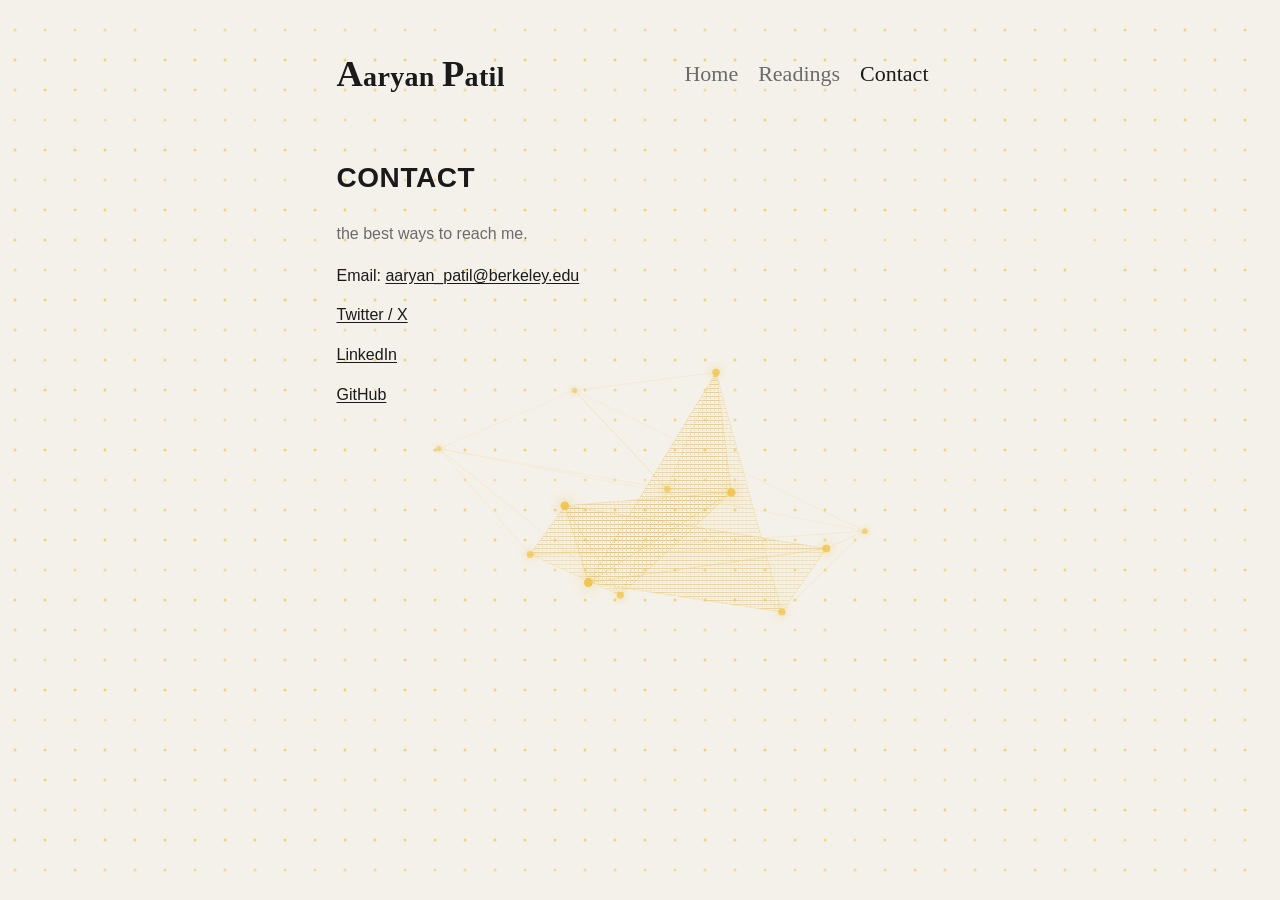
==== contact.html @ 5f64a7b0 "Show email address in full on contact page Co-Authored-By: Claude Fable 5 <noreply@anthropic.com>" ====
<!DOCTYPE html>
<html lang="en">
<head>
  <meta charset="UTF-8" />
  <meta name="viewport" content="width=device-width, initial-scale=1.0" />
  <title>Contact — Aaryan Patil</title>
  <link rel="preload" href="fonts/caveat-latin.woff2" as="font" type="font/woff2" crossorigin />
  <link rel="stylesheet" href="style.css" />
</head>
<body>
  <canvas id="bg"></canvas>
  <div class="wrap">
    <nav>
      <a class="brand" href="index.html" aria-label="Aaryan Patil — home">
        <span class="brand-name"><span class="gold">A</span>aryan <span class="gold">P</span>atil</span>
      </a>
      <div class="links">
        <a href="index.html">Home</a>
        <a href="readings.html">Readings</a>
        <a href="contact.html" class="active">Contact</a>
      </div>
    </nav>

    <main>
      <h1>CONTACT</h1>
      <p class="lead">the best ways to reach me.</p>

      <ul class="bare">
        <li>Email: <a href="mailto:aaryan_patil@berkeley.edu">aaryan_patil@berkeley.edu</a></li>
        <li><a href="https://x.com/aaryan_patil__">Twitter / X</a></li>
        <li><a href="https://www.linkedin.com/in/aaryan-patil-9a4b53325">LinkedIn</a></li>
        <li><a href="https://github.com/aaryanpatil2007">GitHub</a></li>
      </ul>
    </main>
  </div>
  <script src="nav.js"></script>
  <script src="contact-anim.js"></script>
</body>
</html>
---- style.css ----
/* ---------- Fonts (self-hosted — no network fetch, no swap flash) ---------- */
@font-face {
  font-family: "Caveat";
  font-style: normal;
  font-weight: 600 700;
  font-display: swap;
  src: url(fonts/caveat-latin.woff2) format("woff2");
  unicode-range: U+0000-00FF, U+0131, U+0152-0153, U+02BB-02BC, U+02C6, U+02DA, U+02DC, U+0304, U+0308, U+0329, U+2000-206F, U+20AC, U+2122, U+2191, U+2193, U+2212, U+2215, U+FEFF, U+FFFD;
}
@font-face {
  font-family: "Caveat";
  font-style: normal;
  font-weight: 600 700;
  font-display: swap;
  src: url(fonts/caveat-latin-ext.woff2) format("woff2");
  unicode-range: U+0100-02BA, U+02BD-02C5, U+02C7-02CC, U+02CE-02D7, U+02DD-02FF, U+0304, U+0308, U+0329, U+1D00-1DBF, U+1E00-1E9F, U+1EF2-1EFF, U+2020, U+20A0-20AB, U+20AD-20C0, U+2113, U+2C60-2C7F, U+A720-A7FF;
}

/* ---------- Base ---------- */
:root {
  --bg: #f4f1ea;        /* eggshell white */
  --text: #1a1a1a;      /* near-black */
  --muted: #6b6b6b;     /* secondary text */
  --line: #e2ddd1;      /* subtle dividers */
  --accent: #c9a227;    /* gold accent */
  --link: #1a1a1a;
}

* {
  box-sizing: border-box;
}

/* Interactive background canvas (sits behind everything) */
#bg {
  position: fixed;
  inset: 0;
  width: 100%;
  height: 100%;
  z-index: -1;
  pointer-events: none;
}

html {
  -webkit-text-size-adjust: 100%;
  /* reserve scrollbar space so short/long pages don't shift sideways */
  scrollbar-gutter: stable;
}

/* smooth crossfade between pages (Chrome; ignored elsewhere) */
@view-transition {
  navigation: auto;
}

body {
  margin: 0;
  background: var(--bg);
  color: var(--text);
  font-family: -apple-system, BlinkMacSystemFont, "Segoe UI", Roboto, Helvetica,
    Arial, sans-serif;
  font-size: 16px;
  line-height: 1.6;
  -webkit-font-smoothing: antialiased;
}

.wrap {
  max-width: 640px;
  margin: 0 auto;
  padding: 56px 24px 96px;
}

/* ---------- Nav ---------- */
nav {
  display: flex;
  align-items: center;
  justify-content: space-between;
  margin-bottom: 64px;
}

nav .brand {
  display: inline-flex;
  align-items: center;
  gap: 11px;
  font-weight: 600;
  letter-spacing: 0.02em;
  text-decoration: none;
  color: var(--text);
}

/* ---------- "Aaryan Patil" wordmark ---------- */
nav .brand:hover {
  color: var(--text);
}

.brand-name {
  font-family: "Caveat", "Bradley Hand", "Marker Felt", cursive;
  font-size: 28px;
  font-weight: 700;
  line-height: 1;
}

.brand-name .gold {
  color: var(--text);
  font-size: 1.3em;
}

nav .links {
  display: flex;
  gap: 20px;
}

nav .links a {
  color: var(--muted);
  text-decoration: none;
  font-family: "Caveat", "Bradley Hand", "Marker Felt", cursive;
  font-size: 22px;
  line-height: 1;
}

nav .links a:hover {
  color: var(--text);
}

nav .links a.active {
  color: var(--text);
}

/* ---------- Typography ---------- */
h1 {
  font-size: 28px;
  letter-spacing: 0.02em;
  margin: 0 0 20px;
}

h2 {
  font-size: 14px;
  text-transform: uppercase;
  letter-spacing: 0.08em;
  color: var(--muted);
  margin: 56px 0 16px;
  font-weight: 600;
}

p {
  margin: 0 0 16px;
}

a {
  color: var(--link);
  text-decoration: underline;
  text-underline-offset: 2px;
}

a:hover {
  color: var(--accent);
}

.lead {
  color: var(--muted);
}

/* ---------- Lists ---------- */
ul.bare {
  list-style: none;
  padding: 0;
  margin: 0;
}

ul.bare li {
  margin: 0 0 14px;
}

.entry-title {
  font-weight: 600;
}

.entry-meta {
  color: var(--muted);
}

.note {
  color: var(--muted);
  font-size: 15px;
}

/* ---------- Reader list (dated + linked) ---------- */
ul.reading {
  list-style: none;
  padding: 0;
  margin: 0;
}

ul.reading li {
  display: flex;
  gap: 16px;
  margin: 0 0 12px;
  align-items: baseline;
}

ul.reading .date {
  flex: none;
  width: 78px;
  color: var(--muted);
  font-size: 14px;
  font-variant-numeric: tabular-nums;
}

ul.reading .entry-title a {
  text-decoration: none;
}

ul.reading .entry-title a:hover {
  text-decoration: underline;
  text-underline-offset: 2px;
}

/* ---------- Footer ---------- */
footer {
  margin-top: 80px;
  padding-top: 20px;
  border-top: 1px solid var(--line);
  display: flex;
  align-items: center;
  gap: 10px;
  color: var(--muted);
  font-size: 14px;
}

/* ---------- Responsive ---------- */
@media (max-width: 520px) {
  .wrap {
    padding: 40px 20px 72px;
  }
  nav {
    flex-direction: column;
    align-items: flex-start;
    gap: 16px;
    margin-bottom: 48px;
  }
}
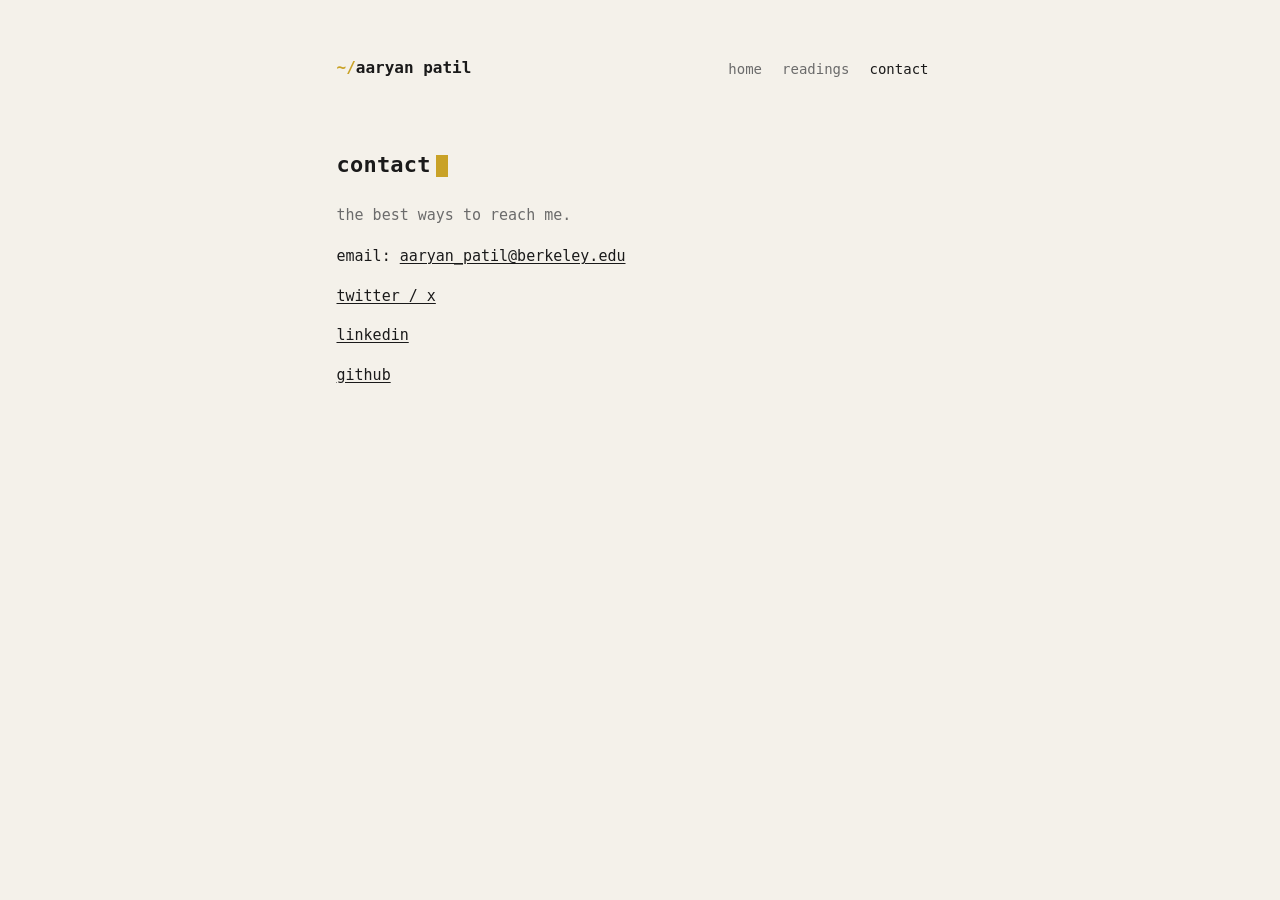
==== commit 7b0a1e2f: "flat eggshell background, single mono font, lowercase everywhere Remove animated dot-grid and icosah" ====
--- a/contact.html
+++ b/contact.html
@@ -4,36 +4,34 @@
   <meta charset="UTF-8" />
   <meta name="viewport" content="width=device-width, initial-scale=1.0" />
   <title>Contact — Aaryan Patil</title>
-  <link rel="preload" href="fonts/caveat-latin.woff2" as="font" type="font/woff2" crossorigin />
+  <link rel="preload" href="fonts/jetbrains-mono-latin.woff2" as="font" type="font/woff2" crossorigin />
   <link rel="stylesheet" href="style.css" />
 </head>
 <body>
-  <canvas id="bg"></canvas>
   <div class="wrap">
     <nav>
       <a class="brand" href="index.html" aria-label="Aaryan Patil — home">
-        <span class="brand-name"><span class="gold">A</span>aryan <span class="gold">P</span>atil</span>
+        <span class="brand-name">aaryan patil</span>
       </a>
       <div class="links">
-        <a href="index.html">Home</a>
-        <a href="readings.html">Readings</a>
-        <a href="contact.html" class="active">Contact</a>
+        <a href="index.html">home</a>
+        <a href="readings.html">readings</a>
+        <a href="contact.html" class="active">contact</a>
       </div>
     </nav>
 
     <main>
-      <h1>CONTACT</h1>
+      <h1>contact</h1>
       <p class="lead">the best ways to reach me.</p>
 
       <ul class="bare">
-        <li>Email: <a href="mailto:aaryan_patil@berkeley.edu">aaryan_patil@berkeley.edu</a></li>
-        <li><a href="https://x.com/aaryan_patil__">Twitter / X</a></li>
-        <li><a href="https://www.linkedin.com/in/aaryan-patil-9a4b53325">LinkedIn</a></li>
-        <li><a href="https://github.com/aaryanpatil2007">GitHub</a></li>
+        <li>email: <a href="mailto:aaryan_patil@berkeley.edu">aaryan_patil@berkeley.edu</a></li>
+        <li><a href="https://x.com/aaryan_patil__">twitter / x</a></li>
+        <li><a href="https://www.linkedin.com/in/aaryan-patil-9a4b53325">linkedin</a></li>
+        <li><a href="https://github.com/aaryanpatil2007">github</a></li>
       </ul>
     </main>
   </div>
   <script src="nav.js"></script>
-  <script src="contact-anim.js"></script>
 </body>
 </html>
--- a/style.css
+++ b/style.css
@@ -1,18 +1,19 @@
 /* ---------- Fonts (self-hosted — no network fetch, no swap flash) ---------- */
+/* JetBrains Mono variable font: one file covers weights 400–700 */
 @font-face {
-  font-family: "Caveat";
+  font-family: "JetBrains Mono";
   font-style: normal;
-  font-weight: 600 700;
+  font-weight: 400 700;
   font-display: swap;
-  src: url(fonts/caveat-latin.woff2) format("woff2");
+  src: url(fonts/jetbrains-mono-latin.woff2) format("woff2");
   unicode-range: U+0000-00FF, U+0131, U+0152-0153, U+02BB-02BC, U+02C6, U+02DA, U+02DC, U+0304, U+0308, U+0329, U+2000-206F, U+20AC, U+2122, U+2191, U+2193, U+2212, U+2215, U+FEFF, U+FFFD;
 }
 @font-face {
-  font-family: "Caveat";
+  font-family: "JetBrains Mono";
   font-style: normal;
-  font-weight: 600 700;
+  font-weight: 400 700;
   font-display: swap;
-  src: url(fonts/caveat-latin-ext.woff2) format("woff2");
+  src: url(fonts/jetbrains-mono-latin-ext.woff2) format("woff2");
   unicode-range: U+0100-02BA, U+02BD-02C5, U+02C7-02CC, U+02CE-02D7, U+02DD-02FF, U+0304, U+0308, U+0329, U+1D00-1DBF, U+1E00-1E9F, U+1EF2-1EFF, U+2020, U+20A0-20AB, U+20AD-20C0, U+2113, U+2C60-2C7F, U+A720-A7FF;
 }
 
@@ -24,20 +25,11 @@
   --line: #e2ddd1;      /* subtle dividers */
   --accent: #c9a227;    /* gold accent */
   --link: #1a1a1a;
+  --mono: "JetBrains Mono", ui-monospace, "SF Mono", Menlo, Consolas, monospace;
 }
 
 * {
   box-sizing: border-box;
-}
-
-/* Interactive background canvas (sits behind everything) */
-#bg {
-  position: fixed;
-  inset: 0;
-  width: 100%;
-  height: 100%;
-  z-index: -1;
-  pointer-events: none;
 }
 
 html {
@@ -55,10 +47,9 @@
   margin: 0;
   background: var(--bg);
   color: var(--text);
-  font-family: -apple-system, BlinkMacSystemFont, "Segoe UI", Roboto, Helvetica,
-    Arial, sans-serif;
-  font-size: 16px;
-  line-height: 1.6;
+  font-family: var(--mono);
+  font-size: 15px;
+  line-height: 1.7;
   -webkit-font-smoothing: antialiased;
 }
 
@@ -77,30 +68,20 @@
 }
 
 nav .brand {
-  display: inline-flex;
-  align-items: center;
-  gap: 11px;
-  font-weight: 600;
-  letter-spacing: 0.02em;
   text-decoration: none;
   color: var(--text);
 }
 
-/* ---------- "Aaryan Patil" wordmark ---------- */
-nav .brand:hover {
-  color: var(--text);
-}
-
 .brand-name {
-  font-family: "Caveat", "Bradley Hand", "Marker Felt", cursive;
-  font-size: 28px;
+  font-size: 16px;
   font-weight: 700;
   line-height: 1;
 }
 
-.brand-name .gold {
-  color: var(--text);
-  font-size: 1.3em;
+/* terminal-style prompt in front of the wordmark */
+.brand-name::before {
+  content: "~/";
+  color: var(--accent);
 }
 
 nav .links {
@@ -111,8 +92,7 @@
 nav .links a {
   color: var(--muted);
   text-decoration: none;
-  font-family: "Caveat", "Bradley Hand", "Marker Felt", cursive;
-  font-size: 22px;
+  font-size: 14px;
   line-height: 1;
 }
 
@@ -126,18 +106,44 @@
 
 /* ---------- Typography ---------- */
 h1 {
-  font-size: 28px;
-  letter-spacing: 0.02em;
+  font-size: 22px;
+  font-weight: 700;
+  letter-spacing: 0.01em;
   margin: 0 0 20px;
 }
 
+/* blinking block cursor after page titles */
+h1::after {
+  content: "";
+  display: inline-block;
+  width: 0.55em;
+  height: 1em;
+  margin-left: 0.25em;
+  vertical-align: text-bottom;
+  background: var(--accent);
+  animation: blink 1.1s steps(1) infinite;
+}
+
+@keyframes blink {
+  50% { opacity: 0; }
+}
+
+@media (prefers-reduced-motion: reduce) {
+  h1::after { animation: none; }
+}
+
 h2 {
-  font-size: 14px;
-  text-transform: uppercase;
+  font-size: 13px;
+  text-transform: lowercase;
   letter-spacing: 0.08em;
   color: var(--muted);
   margin: 56px 0 16px;
   font-weight: 600;
+}
+
+h2::before {
+  content: "# ";
+  color: var(--accent);
 }
 
 p {
@@ -179,7 +185,7 @@
 
 .note {
   color: var(--muted);
-  font-size: 15px;
+  font-size: 14px;
 }
 
 /* ---------- Reader list (dated + linked) ---------- */
@@ -200,7 +206,7 @@
   flex: none;
   width: 78px;
   color: var(--muted);
-  font-size: 14px;
+  font-size: 13px;
   font-variant-numeric: tabular-nums;
 }
 
@@ -222,7 +228,7 @@
   align-items: center;
   gap: 10px;
   color: var(--muted);
-  font-size: 14px;
+  font-size: 13px;
 }
 
 /* ---------- Responsive ---------- */
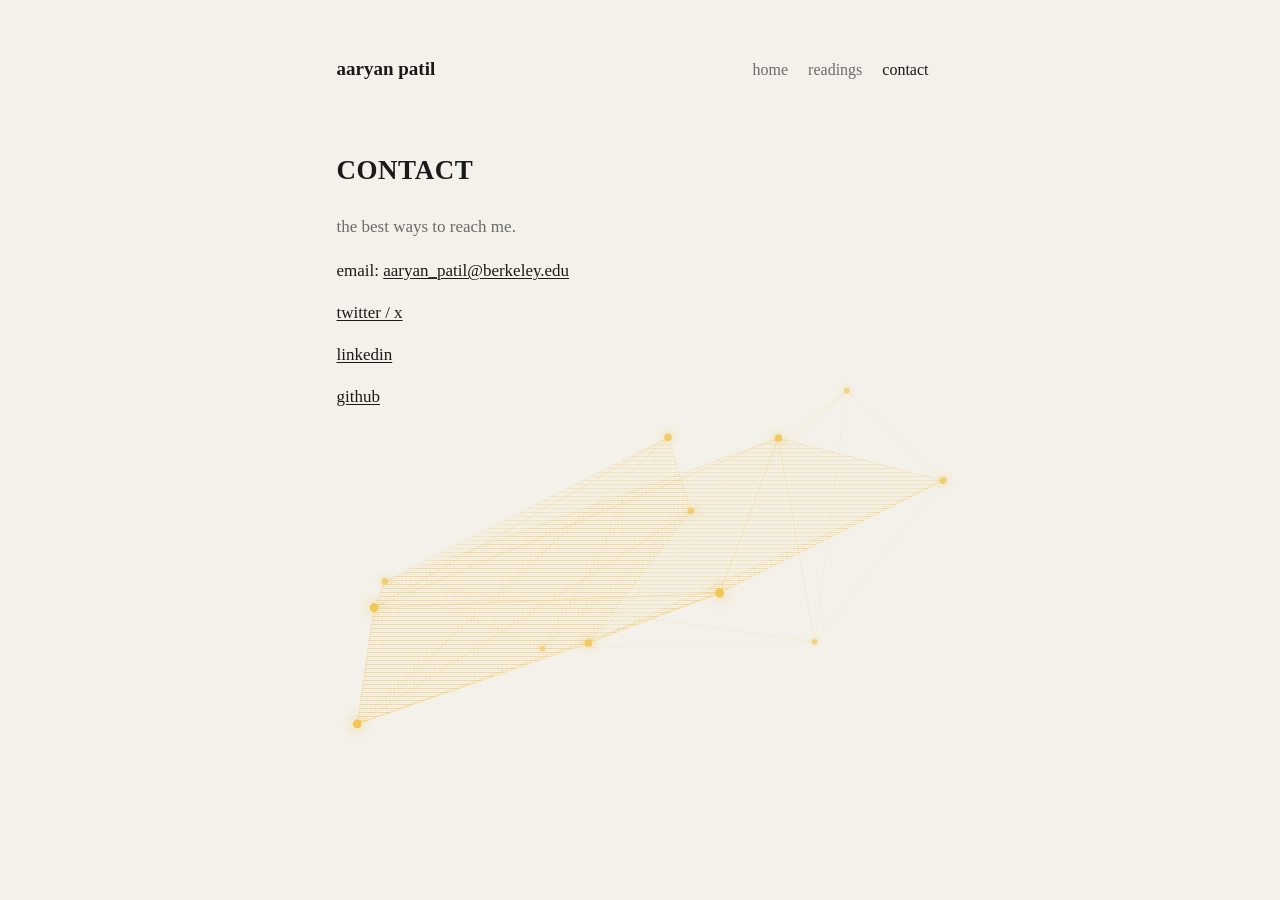
==== commit c39b347d: "serif font, caps headlines, no cursor; restore contact prism sans grid Times New Roman-style system " ====
--- a/contact.html
+++ b/contact.html
@@ -4,10 +4,10 @@
   <meta charset="UTF-8" />
   <meta name="viewport" content="width=device-width, initial-scale=1.0" />
   <title>Contact — Aaryan Patil</title>
-  <link rel="preload" href="fonts/jetbrains-mono-latin.woff2" as="font" type="font/woff2" crossorigin />
   <link rel="stylesheet" href="style.css" />
 </head>
 <body>
+  <canvas id="bg"></canvas>
   <div class="wrap">
     <nav>
       <a class="brand" href="index.html" aria-label="Aaryan Patil — home">
@@ -21,7 +21,7 @@
     </nav>
 
     <main>
-      <h1>contact</h1>
+      <h1>CONTACT</h1>
       <p class="lead">the best ways to reach me.</p>
 
       <ul class="bare">
@@ -33,5 +33,6 @@
     </main>
   </div>
   <script src="nav.js"></script>
+  <script src="contact-anim.js"></script>
 </body>
 </html>
--- a/style.css
+++ b/style.css
@@ -1,22 +1,3 @@
-/* ---------- Fonts (self-hosted — no network fetch, no swap flash) ---------- */
-/* JetBrains Mono variable font: one file covers weights 400–700 */
-@font-face {
-  font-family: "JetBrains Mono";
-  font-style: normal;
-  font-weight: 400 700;
-  font-display: swap;
-  src: url(fonts/jetbrains-mono-latin.woff2) format("woff2");
-  unicode-range: U+0000-00FF, U+0131, U+0152-0153, U+02BB-02BC, U+02C6, U+02DA, U+02DC, U+0304, U+0308, U+0329, U+2000-206F, U+20AC, U+2122, U+2191, U+2193, U+2212, U+2215, U+FEFF, U+FFFD;
-}
-@font-face {
-  font-family: "JetBrains Mono";
-  font-style: normal;
-  font-weight: 400 700;
-  font-display: swap;
-  src: url(fonts/jetbrains-mono-latin-ext.woff2) format("woff2");
-  unicode-range: U+0100-02BA, U+02BD-02C5, U+02C7-02CC, U+02CE-02D7, U+02DD-02FF, U+0304, U+0308, U+0329, U+1D00-1DBF, U+1E00-1E9F, U+1EF2-1EFF, U+2020, U+20A0-20AB, U+20AD-20C0, U+2113, U+2C60-2C7F, U+A720-A7FF;
-}
-
 /* ---------- Base ---------- */
 :root {
   --bg: #f4f1ea;        /* eggshell white */
@@ -25,11 +6,21 @@
   --line: #e2ddd1;      /* subtle dividers */
   --accent: #c9a227;    /* gold accent */
   --link: #1a1a1a;
-  --mono: "JetBrains Mono", ui-monospace, "SF Mono", Menlo, Consolas, monospace;
+  --serif: "Times New Roman", Times, "Liberation Serif", Georgia, serif;
 }
 
 * {
   box-sizing: border-box;
+}
+
+/* Contact page centerpiece canvas (sits behind everything) */
+#bg {
+  position: fixed;
+  inset: 0;
+  width: 100%;
+  height: 100%;
+  z-index: -1;
+  pointer-events: none;
 }
 
 html {
@@ -47,9 +38,9 @@
   margin: 0;
   background: var(--bg);
   color: var(--text);
-  font-family: var(--mono);
-  font-size: 15px;
-  line-height: 1.7;
+  font-family: var(--serif);
+  font-size: 17px;
+  line-height: 1.65;
   -webkit-font-smoothing: antialiased;
 }
 
@@ -73,17 +64,11 @@
 }
 
 .brand-name {
-  font-size: 16px;
+  font-size: 19px;
   font-weight: 700;
   line-height: 1;
 }
 
-/* terminal-style prompt in front of the wordmark */
-.brand-name::before {
-  content: "~/";
-  color: var(--accent);
-}
-
 nav .links {
   display: flex;
   gap: 20px;
@@ -92,7 +77,7 @@
 nav .links a {
   color: var(--muted);
   text-decoration: none;
-  font-size: 14px;
+  font-size: 16px;
   line-height: 1;
 }
 
@@ -106,44 +91,19 @@
 
 /* ---------- Typography ---------- */
 h1 {
-  font-size: 22px;
+  font-size: 27px;
   font-weight: 700;
-  letter-spacing: 0.01em;
+  letter-spacing: 0.02em;
   margin: 0 0 20px;
 }
 
-/* blinking block cursor after page titles */
-h1::after {
-  content: "";
-  display: inline-block;
-  width: 0.55em;
-  height: 1em;
-  margin-left: 0.25em;
-  vertical-align: text-bottom;
-  background: var(--accent);
-  animation: blink 1.1s steps(1) infinite;
-}
-
-@keyframes blink {
-  50% { opacity: 0; }
-}
-
-@media (prefers-reduced-motion: reduce) {
-  h1::after { animation: none; }
-}
-
 h2 {
-  font-size: 13px;
+  font-size: 15px;
   text-transform: lowercase;
   letter-spacing: 0.08em;
   color: var(--muted);
   margin: 56px 0 16px;
   font-weight: 600;
-}
-
-h2::before {
-  content: "# ";
-  color: var(--accent);
 }
 
 p {
@@ -185,7 +145,7 @@
 
 .note {
   color: var(--muted);
-  font-size: 14px;
+  font-size: 15px;
 }
 
 /* ---------- Reader list (dated + linked) ---------- */
@@ -206,7 +166,7 @@
   flex: none;
   width: 78px;
   color: var(--muted);
-  font-size: 13px;
+  font-size: 14px;
   font-variant-numeric: tabular-nums;
 }
 
@@ -228,7 +188,7 @@
   align-items: center;
   gap: 10px;
   color: var(--muted);
-  font-size: 13px;
+  font-size: 14px;
 }
 
 /* ---------- Responsive ---------- */
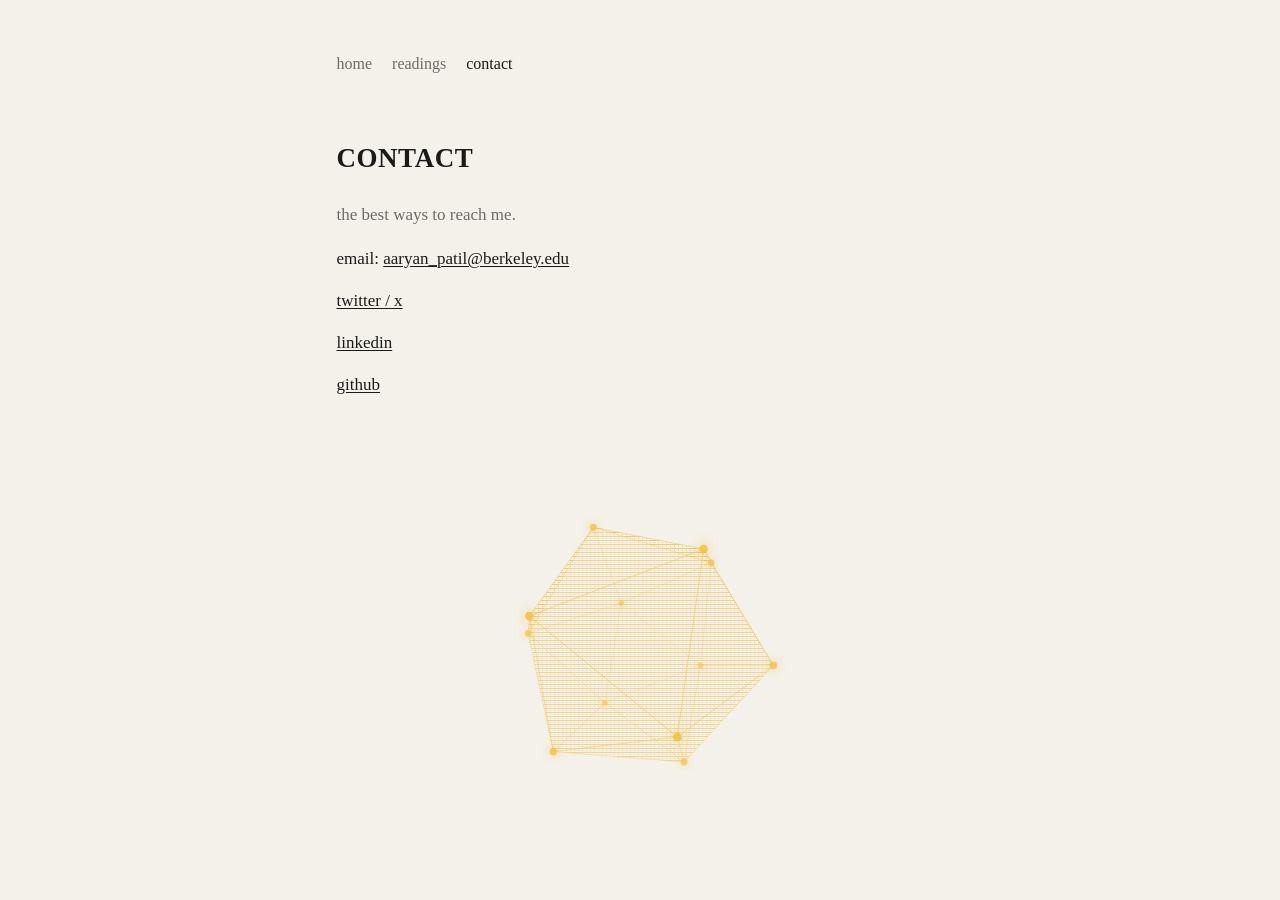
==== commit cd299e2f: "nav: drop wordmark, left-align home/readings/contact links Co-Authored-By: Claude Fable 5 <noreply@a" ====
--- a/contact.html
+++ b/contact.html
@@ -10,9 +10,6 @@
   <canvas id="bg"></canvas>
   <div class="wrap">
     <nav>
-      <a class="brand" href="index.html" aria-label="Aaryan Patil — home">
-        <span class="brand-name">aaryan patil</span>
-      </a>
       <div class="links">
         <a href="index.html">home</a>
         <a href="readings.html">readings</a>
--- a/style.css
+++ b/style.css
@@ -54,19 +54,8 @@
 nav {
   display: flex;
   align-items: center;
-  justify-content: space-between;
+  justify-content: flex-start;
   margin-bottom: 64px;
-}
-
-nav .brand {
-  text-decoration: none;
-  color: var(--text);
-}
-
-.brand-name {
-  font-size: 19px;
-  font-weight: 700;
-  line-height: 1;
 }
 
 nav .links {
@@ -197,9 +186,6 @@
     padding: 40px 20px 72px;
   }
   nav {
-    flex-direction: column;
-    align-items: flex-start;
-    gap: 16px;
     margin-bottom: 48px;
   }
 }
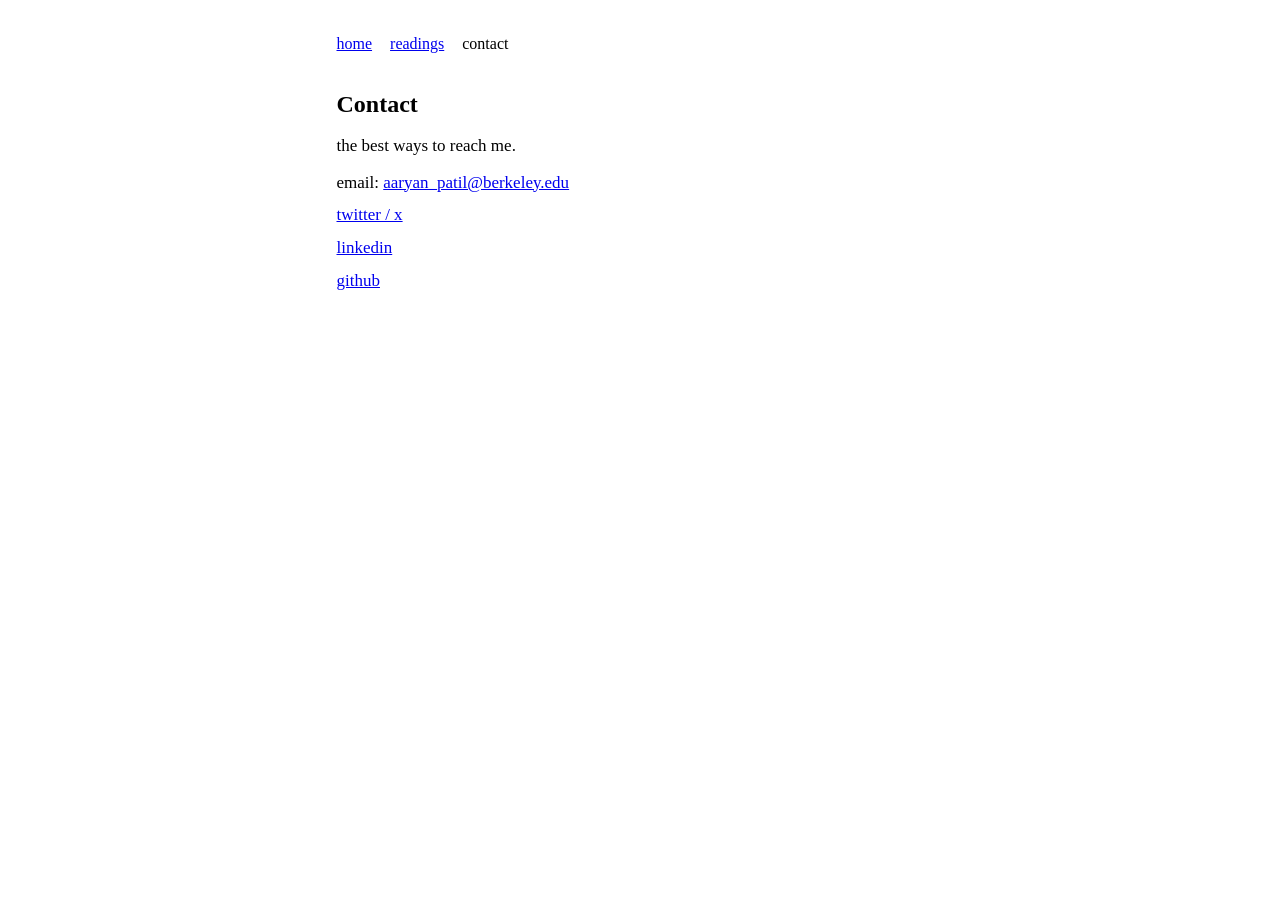
==== commit e4656508: "restyle: plain academic look (white bg, Georgia, blue links, tighter spacing) - pure white backgroun" ====
--- a/contact.html
+++ b/contact.html
@@ -7,7 +7,6 @@
   <link rel="stylesheet" href="style.css" />
 </head>
 <body>
-  <canvas id="bg"></canvas>
   <div class="wrap">
     <nav>
       <div class="links">
@@ -18,7 +17,7 @@
     </nav>
 
     <main>
-      <h1>CONTACT</h1>
+      <h1>Contact</h1>
       <p class="lead">the best ways to reach me.</p>
 
       <ul class="bare">
@@ -30,6 +29,5 @@
     </main>
   </div>
   <script src="nav.js"></script>
-  <script src="contact-anim.js"></script>
 </body>
 </html>
--- a/style.css
+++ b/style.css
@@ -1,26 +1,14 @@
-/* ---------- Base ---------- */
+/* Plain academic page: white background, Georgia serif, classic blue links,
+   compact spacing — in the spirit of incompleteideas.net. */
 :root {
-  --bg: #f4f1ea;        /* eggshell white */
-  --text: #1a1a1a;      /* near-black */
-  --muted: #6b6b6b;     /* secondary text */
-  --line: #e2ddd1;      /* subtle dividers */
-  --accent: #c9a227;    /* gold accent */
-  --link: #1a1a1a;
-  --serif: "Times New Roman", Times, "Liberation Serif", Georgia, serif;
+  --text: #000000;
+  --muted: #555555;
+  --link: #0000ee;    /* classic browser-default blue */
+  --visited: #551a8b; /* classic visited purple */
 }
 
 * {
   box-sizing: border-box;
-}
-
-/* Contact page centerpiece canvas (sits behind everything) */
-#bg {
-  position: fixed;
-  inset: 0;
-  width: 100%;
-  height: 100%;
-  z-index: -1;
-  pointer-events: none;
 }
 
 html {
@@ -36,81 +24,67 @@
 
 body {
   margin: 0;
-  background: var(--bg);
+  background: #ffffff;
   color: var(--text);
-  font-family: var(--serif);
+  font-family: Georgia, "Times New Roman", Times, serif;
   font-size: 17px;
-  line-height: 1.65;
-  -webkit-font-smoothing: antialiased;
+  line-height: 1.45;
 }
 
 .wrap {
   max-width: 640px;
   margin: 0 auto;
-  padding: 56px 24px 96px;
+  padding: 32px 24px 64px;
 }
 
 /* ---------- Nav ---------- */
 nav {
-  display: flex;
-  align-items: center;
-  justify-content: flex-start;
-  margin-bottom: 64px;
+  margin-bottom: 32px;
 }
 
 nav .links {
   display: flex;
-  gap: 20px;
+  gap: 18px;
 }
 
 nav .links a {
-  color: var(--muted);
-  text-decoration: none;
   font-size: 16px;
-  line-height: 1;
-}
-
-nav .links a:hover {
-  color: var(--text);
 }
 
 nav .links a.active {
   color: var(--text);
+  text-decoration: none;
 }
 
 /* ---------- Typography ---------- */
 h1 {
-  font-size: 27px;
+  font-size: 24px;
   font-weight: 700;
-  letter-spacing: 0.02em;
-  margin: 0 0 20px;
+  margin: 0 0 12px;
 }
 
 h2 {
-  font-size: 15px;
-  text-transform: lowercase;
-  letter-spacing: 0.08em;
-  color: var(--muted);
-  margin: 56px 0 16px;
-  font-weight: 600;
+  font-size: 18px;
+  font-weight: 700;
+  margin: 26px 0 8px;
 }
 
 p {
-  margin: 0 0 16px;
+  margin: 0 0 12px;
 }
 
 a {
   color: var(--link);
   text-decoration: underline;
-  text-underline-offset: 2px;
 }
 
-a:hover {
-  color: var(--accent);
+a:visited {
+  color: var(--visited);
 }
 
-.lead {
+.note {
   color: var(--muted);
+  font-size: 15px;
 }
 
 /* ---------- Lists ---------- */
@@ -121,20 +95,15 @@
 }
 
 ul.bare li {
-  margin: 0 0 14px;
+  margin: 0 0 8px;
 }
 
 .entry-title {
-  font-weight: 600;
+  font-weight: normal;
 }
 
 .entry-meta {
   color: var(--muted);
-}
-
-.note {
-  color: var(--muted);
-  font-size: 15px;
 }
 
 /* ---------- Reader list (dated + linked) ---------- */
@@ -146,33 +115,24 @@
 
 ul.reading li {
   display: flex;
-  gap: 16px;
-  margin: 0 0 12px;
+  gap: 14px;
+  margin: 0 0 6px;
   align-items: baseline;
 }
 
 ul.reading .date {
   flex: none;
-  width: 78px;
+  width: 72px;
   color: var(--muted);
   font-size: 14px;
   font-variant-numeric: tabular-nums;
 }
 
-ul.reading .entry-title a {
-  text-decoration: none;
-}
-
-ul.reading .entry-title a:hover {
-  text-decoration: underline;
-  text-underline-offset: 2px;
-}
-
 /* ---------- Footer ---------- */
 footer {
-  margin-top: 80px;
-  padding-top: 20px;
-  border-top: 1px solid var(--line);
+  margin-top: 48px;
+  padding-top: 14px;
+  border-top: 1px solid #cccccc;
   display: flex;
   align-items: center;
   gap: 10px;
@@ -183,9 +143,9 @@
 /* ---------- Responsive ---------- */
 @media (max-width: 520px) {
   .wrap {
-    padding: 40px 20px 72px;
+    padding: 24px 18px 48px;
   }
   nav {
-    margin-bottom: 48px;
+    margin-bottom: 24px;
   }
 }
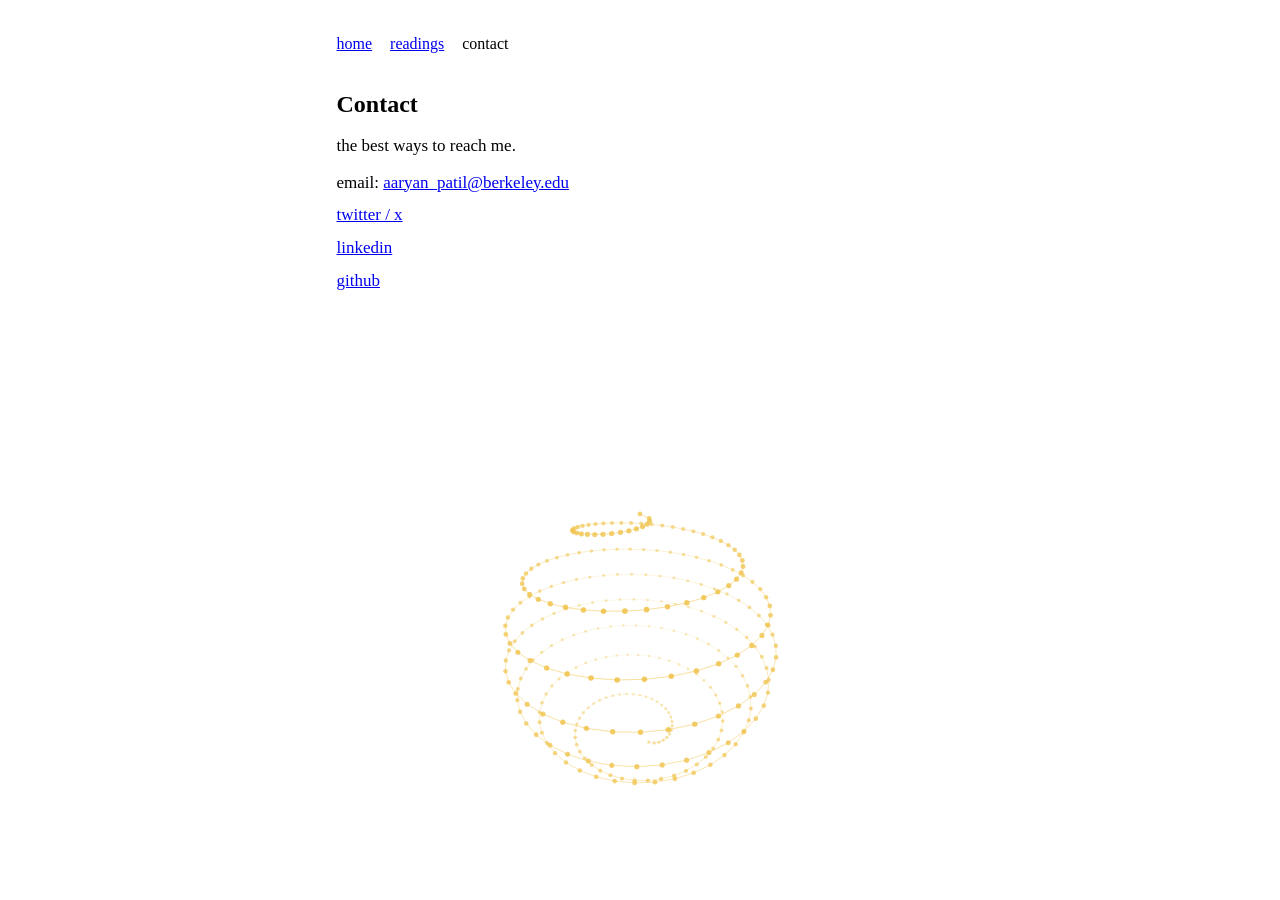
==== commit 5f758b90: "contact: bring back the gold animation as a constantly morphing wireframe 300 gold particles cycle t" ====
--- a/contact.html
+++ b/contact.html
@@ -3,10 +3,11 @@
 <head>
   <meta charset="UTF-8" />
   <meta name="viewport" content="width=device-width, initial-scale=1.0" />
-  <title>Contact — Aaryan Patil</title>
+  <title>Contact - Aaryan Patil</title>
   <link rel="stylesheet" href="style.css" />
 </head>
 <body>
+  <canvas id="bg"></canvas>
   <div class="wrap">
     <nav>
       <div class="links">
@@ -29,5 +30,6 @@
     </main>
   </div>
   <script src="nav.js"></script>
+  <script src="contact-anim.js"></script>
 </body>
 </html>
--- a/style.css
+++ b/style.css
@@ -1,5 +1,5 @@
 /* Plain academic page: white background, Georgia serif, classic blue links,
-   compact spacing — in the spirit of incompleteideas.net. */
+   compact spacing, in the spirit of incompleteideas.net. */
 :root {
   --text: #000000;
   --muted: #555555;
@@ -9,6 +9,16 @@
 
 * {
   box-sizing: border-box;
+}
+
+/* Contact page centerpiece canvas (sits behind everything) */
+#bg {
+  position: fixed;
+  inset: 0;
+  width: 100%;
+  height: 100%;
+  z-index: -1;
+  pointer-events: none;
 }
 
 html {
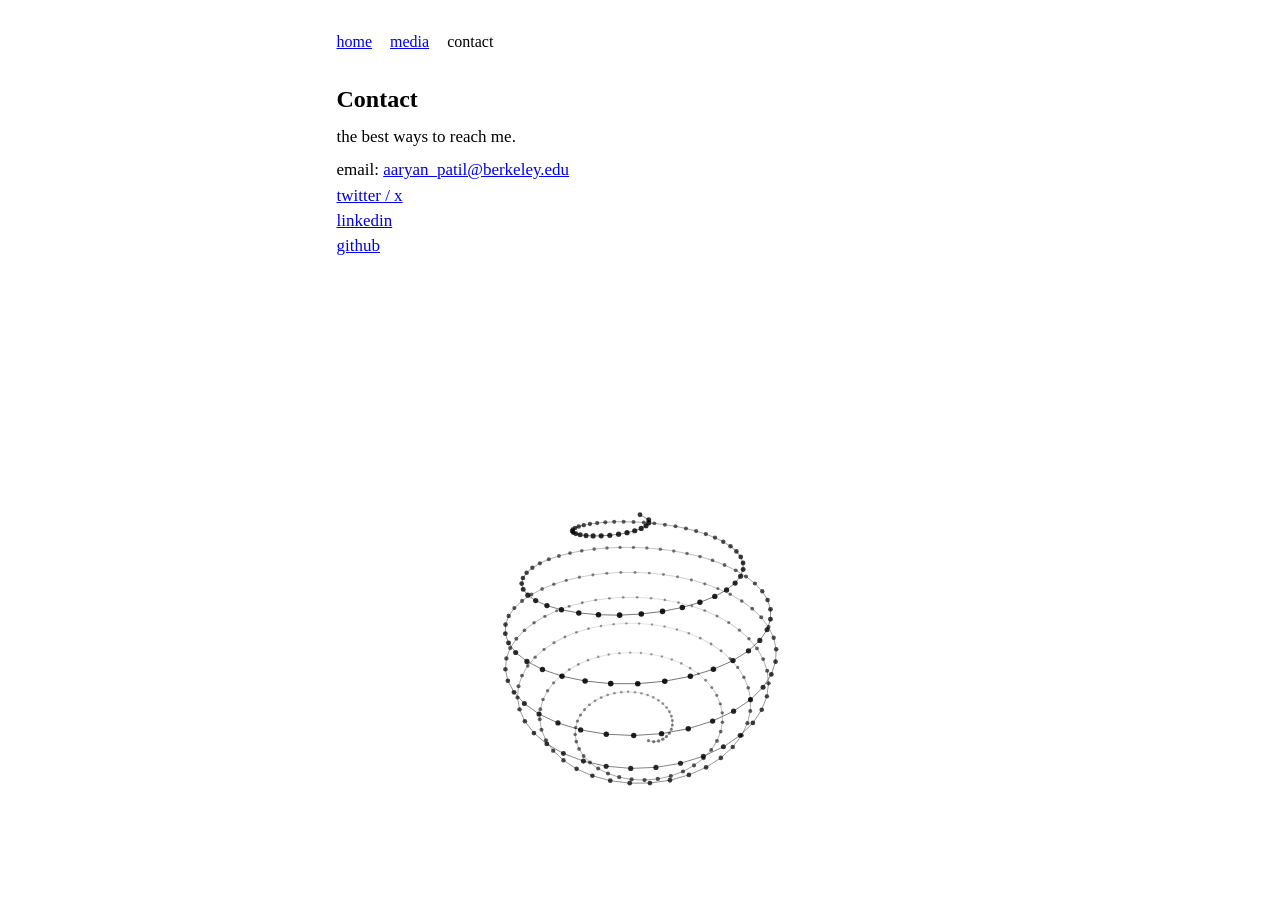
==== commit dd702bff: "Rename readings page to media, drop lead line, tighten typography Co-Authored-By: Claude Fable 5 <no" ====
--- a/contact.html
+++ b/contact.html
@@ -12,7 +12,7 @@
     <nav>
       <div class="links">
         <a href="index.html">home</a>
-        <a href="readings.html">readings</a>
+        <a href="media.html">media</a>
         <a href="contact.html" class="active">contact</a>
       </div>
     </nav>
--- a/style.css
+++ b/style.css
@@ -1,5 +1,5 @@
-/* Plain academic page: white background, Georgia serif, classic blue links,
-   compact spacing, in the spirit of incompleteideas.net. */
+/* Plain academic page: white background, Times serif, classic blue links,
+   tight spacing, in the spirit of incompleteideas.net. */
 :root {
   --text: #000000;
   --muted: #555555;
@@ -36,9 +36,9 @@
   margin: 0;
   background: #ffffff;
   color: var(--text);
-  font-family: Georgia, "Times New Roman", Times, serif;
+  font-family: "Times New Roman", Times, serif;
   font-size: 17px;
-  line-height: 1.45;
+  line-height: 1.25;
 }
 
 .wrap {
@@ -76,7 +76,7 @@
 h2 {
   font-size: 18px;
   font-weight: 700;
-  margin: 26px 0 8px;
+  margin: 20px 0 6px;
 }
 
 p {
@@ -105,7 +105,7 @@
 }
 
 ul.bare li {
-  margin: 0 0 8px;
+  margin: 0 0 4px;
 }
 
 .entry-title {
@@ -126,7 +126,7 @@
 ul.reading li {
   display: flex;
   gap: 14px;
-  margin: 0 0 6px;
+  margin: 0 0 3px;
   align-items: baseline;
 }
 
